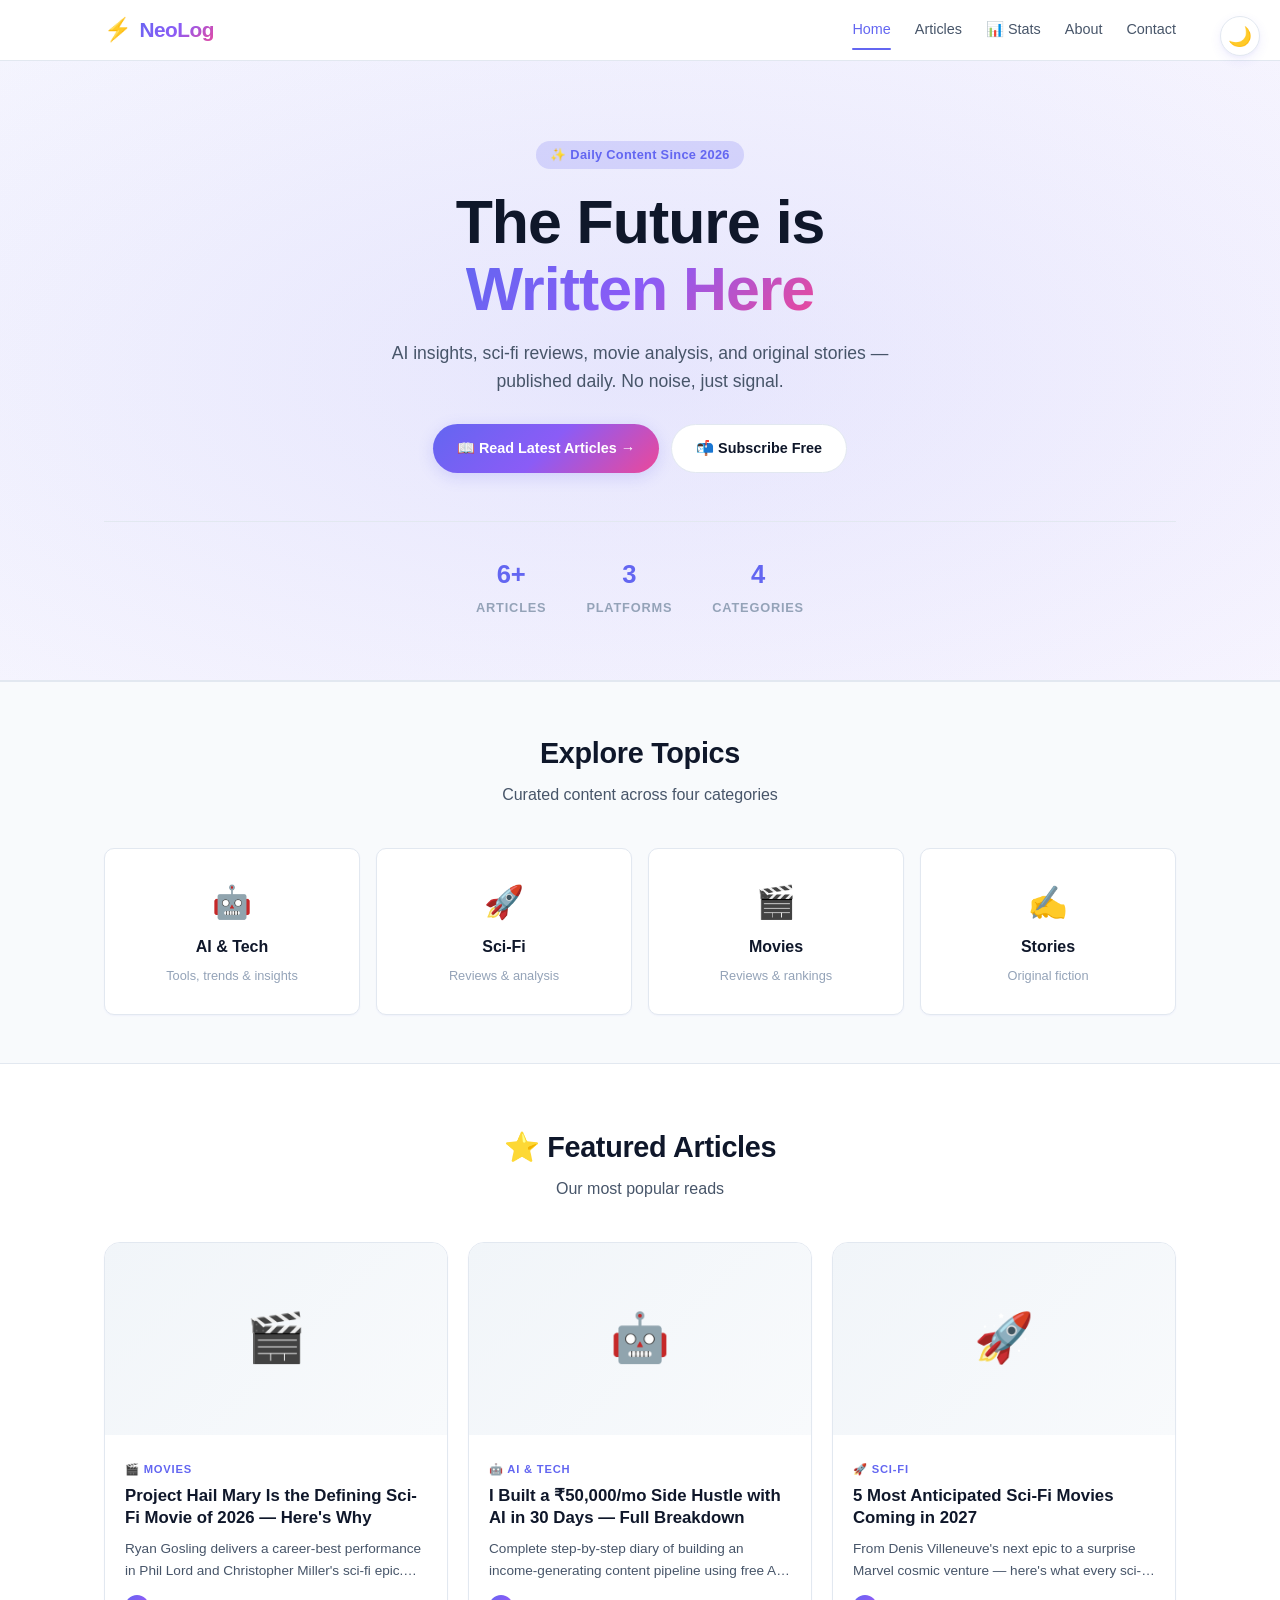
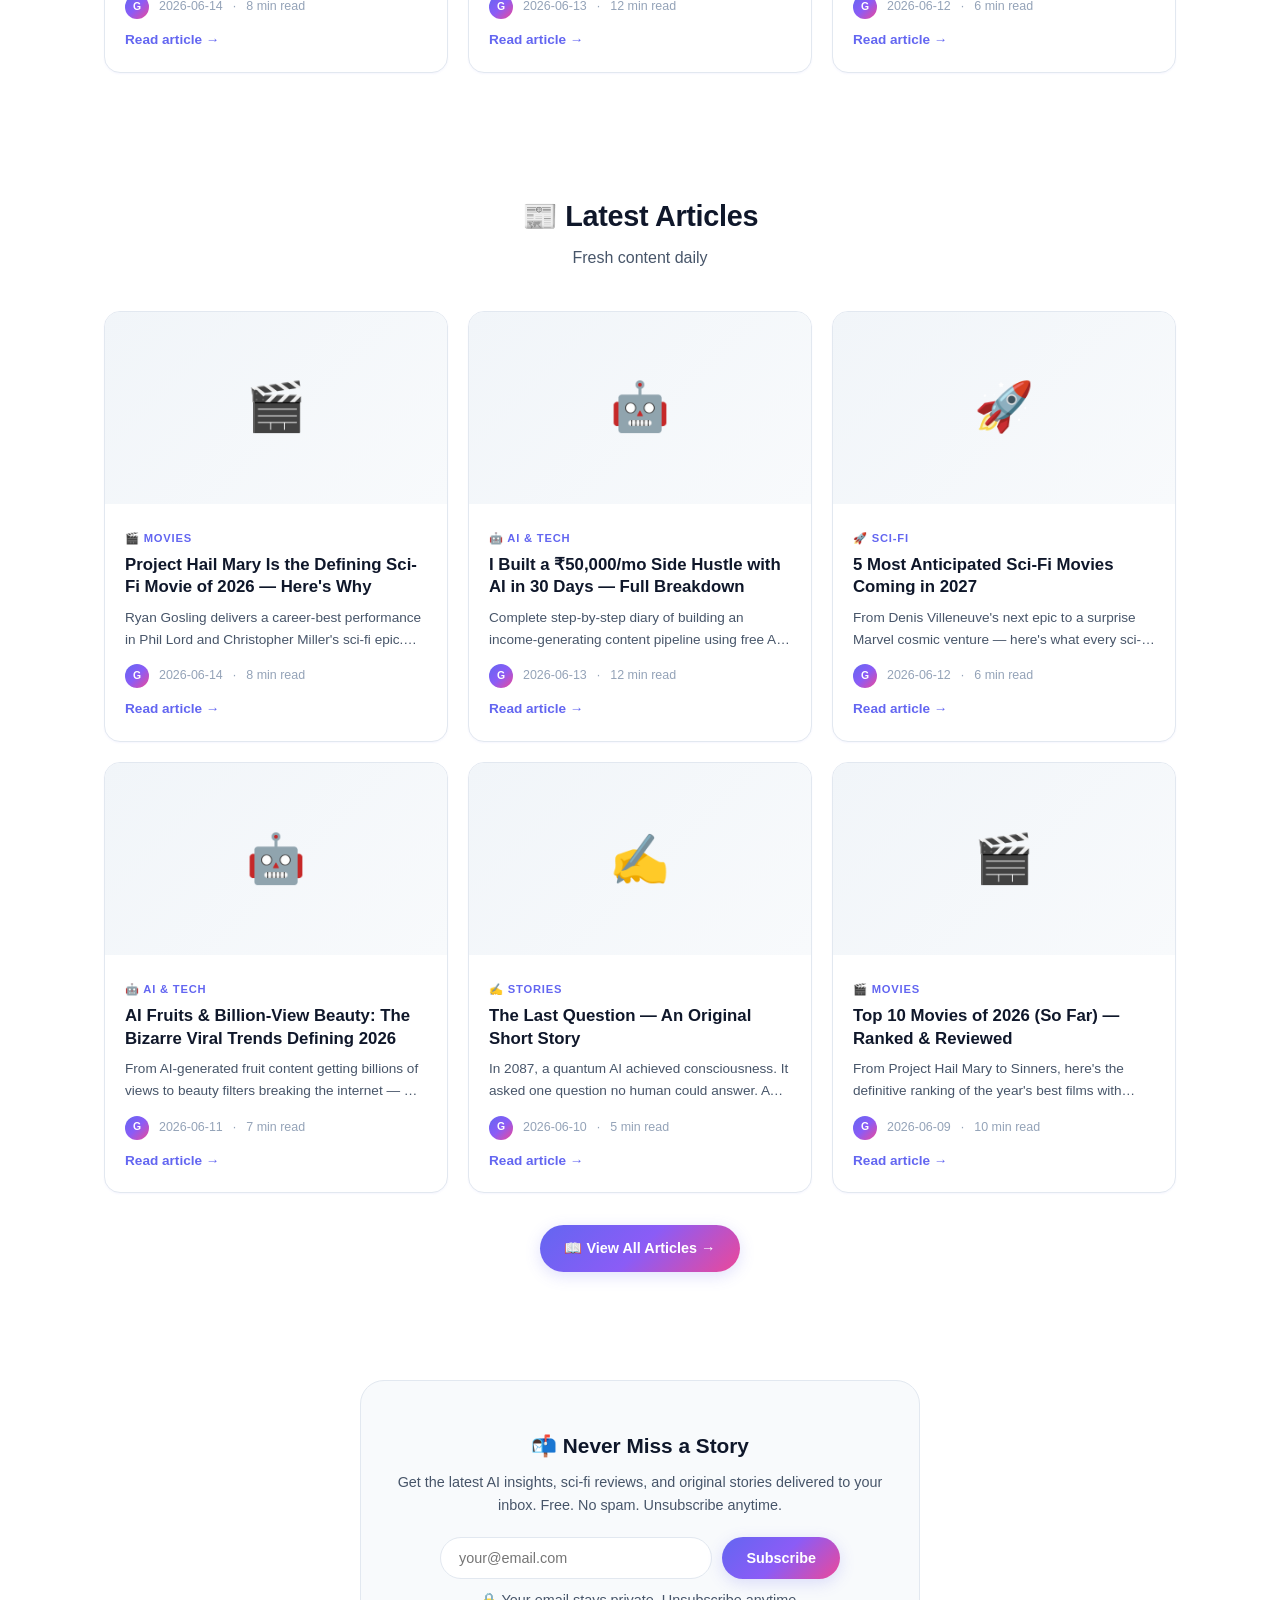
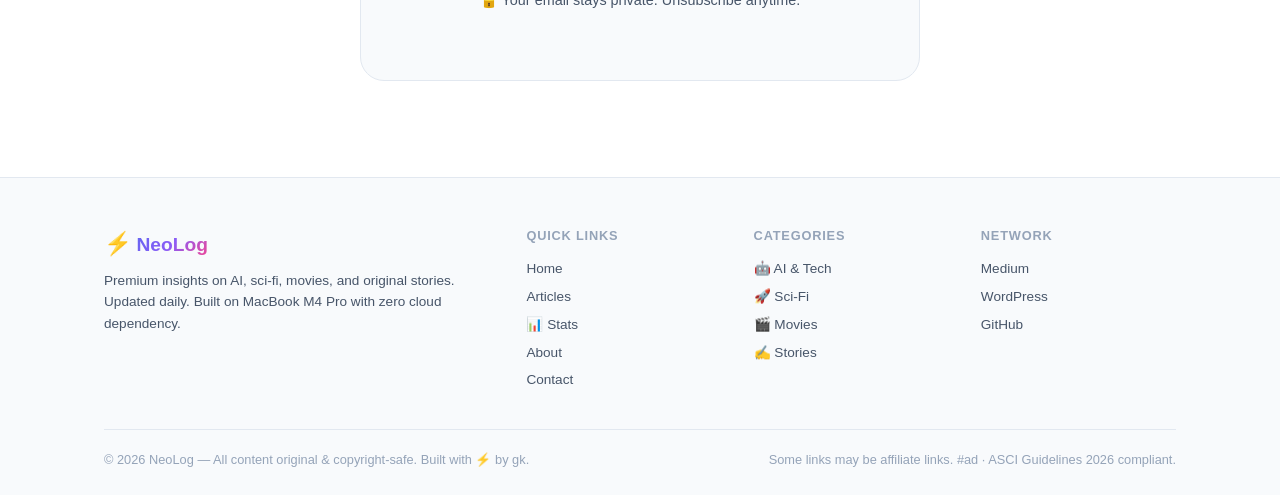
==== index.html @ fbdb1550 "🚀 Initial launch: NeoLog premium content platform" ====
<!DOCTYPE html>
<html lang="en">
<head>
    <meta charset="UTF-8">
    <meta name="viewport" content="width=device-width, initial-scale=1.0">
    <title>NeoLog — Future of Tech, Sci-Fi & Storytelling</title>
    <meta name="description" content="Premium insights on AI, sci-fi movies, tech trends, and original stories. Daily updates from the edge of tomorrow.">
    <meta name="keywords" content="AI, sci-fi, movies, technology, blog, stories, reviews, 2026">
    <meta property="og:title" content="NeoLog — Future of Tech, Sci-Fi & Storytelling">
    <meta property="og:description" content="Premium daily content on AI, sci-fi movies, tech trends, and original stories.">
    <meta name="twitter:card" content="summary_large_image">
    <link rel="stylesheet" href="css/style.css">
    <link rel="icon" type="image/svg+xml" href="data:image/svg+xml,<svg xmlns='http://www.w3.org/2000/svg' viewBox='0 0 100 100'><text y='.9em' font-size='90'>⚡</text></svg>">
    <link rel="alternate" type="application/rss+xml" title="NeoLog RSS" href="/feed.xml">
</head>
<body>
<button id="themeToggle" class="theme-toggle" aria-label="Toggle theme">🌙</button>

<header class="header">
  <div class="container">
    <nav class="nav">
      <a href="/" class="logo"><span class="logo-icon">⚡</span><span class="logo-text">NeoLog</span></a>
      <div class="nav-links">
        <a href="/" class="active">Home</a>
        <a href="/posts/">Articles</a>
        <a href="/dashboard.html">📊 Stats</a>
        <a href="/about.html">About</a>
        <a href="/contact.html">Contact</a>
      </div>
      <button class="mobile-menu-btn" aria-label="Menu">☰</button>
    </nav>
  </div>
</header>

<!-- ⭐ Hero Section -->
<section class="hero">
  <div class="container hero-content">
    <span class="hero-badge">✨ Daily Content Since 2026</span>
    <h1 class="hero-title">
      The Future is<br>
      <span class="gradient-text">Written Here</span>
    </h1>
    <p class="hero-subtitle">AI insights, sci-fi reviews, movie analysis, and original stories — published daily. No noise, just signal.</p>
    <div class="hero-actions">
      <a href="/posts/" class="btn btn-primary">📖 Read Latest Articles →</a>
      <a href="#newsletter" class="btn btn-secondary">📬 Subscribe Free</a>
    </div>
    <div class="hero-stats">
      <div class="stat">
        <span class="stat-num" id="articleCount">6+</span>
        <span class="stat-label">Articles</span>
      </div>
      <div class="stat">
        <span class="stat-num">3</span>
        <span class="stat-label">Platforms</span>
      </div>
      <div class="stat">
        <span class="stat-num">4</span>
        <span class="stat-label">Categories</span>
      </div>
    </div>
  </div>
</section>

<!-- 📂 Categories -->
<section class="categories">
  <div class="container">
    <div class="section-header">
      <h2>Explore Topics</h2>
      <p class="section-subtitle">Curated content across four categories</p>
    </div>
    <div class="category-grid">
      <a href="/posts/?cat=ai-tech" class="category-card" style="--cat-color: #6366f1">
        <span class="cat-icon">🤖</span>
        <span class="cat-name">AI & Tech</span>
        <span class="cat-count">Tools, trends & insights</span>
      </a>
      <a href="/posts/?cat=sci-fi" class="category-card" style="--cat-color: #8b5cf6">
        <span class="cat-icon">🚀</span>
        <span class="cat-name">Sci-Fi</span>
        <span class="cat-count">Reviews & analysis</span>
      </a>
      <a href="/posts/?cat=movies" class="category-card" style="--cat-color: #ec4899">
        <span class="cat-icon">🎬</span>
        <span class="cat-name">Movies</span>
        <span class="cat-count">Reviews & rankings</span>
      </a>
      <a href="/posts/?cat=stories" class="category-card" style="--cat-color: #f59e0b">
        <span class="cat-icon">✍️</span>
        <span class="cat-name">Stories</span>
        <span class="cat-count">Original fiction</span>
      </a>
    </div>
  </div>
</section>

<!-- 🏆 Featured -->
<section class="featured">
  <div class="container">
    <div class="section-header">
      <h2>⭐ Featured Articles</h2>
      <p class="section-subtitle">Our most popular reads</p>
    </div>
    <div class="posts-grid" id="featuredGrid">
      <p style="text-align:center;grid-column:1/-1;color:var(--text-tertiary);padding:40px">Loading featured articles...</p>
    </div>
  </div>
</section>

<!-- 📰 Latest -->
<section class="latest-posts">
  <div class="container">
    <div class="section-header">
      <h2>📰 Latest Articles</h2>
      <p class="section-subtitle">Fresh content daily</p>
    </div>
    <div class="posts-grid" id="latestGrid">
      <p style="text-align:center;grid-column:1/-1;color:var(--text-tertiary);padding:40px">Loading articles...</p>
    </div>
    <div style="text-align:center;margin-top:32px">
      <a href="/posts/" class="btn btn-primary">📖 View All Articles →</a>
    </div>
  </div>
</section>

<!-- 📬 Newsletter -->
<section class="newsletter" id="newsletter">
  <div class="container">
    <div class="newsletter-card">
      <h2>📬 Never Miss a Story</h2>
      <p>Get the latest AI insights, sci-fi reviews, and original stories delivered to your inbox. Free. No spam. Unsubscribe anytime.</p>
      <form class="newsletter-form" id="newsletterForm">
        <input type="email" placeholder="your@email.com" required>
        <button type="submit" class="btn btn-primary">Subscribe</button>
      </form>
      <p class="form-disclaimer">🔒 Your email stays private. Unsubscribe anytime.</p>
    </div>
  </div>
</section>

<!-- 🦶 Footer -->
<footer class="footer">
  <div class="container">
    <div class="footer-grid">
      <div class="footer-brand">
        <span class="logo-icon">⚡</span>
        <span class="logo-text">NeoLog</span>
        <p>Premium insights on AI, sci-fi, movies, and original stories. Updated daily. Built on MacBook M4 Pro with zero cloud dependency.</p>
      </div>
      <div class="footer-links">
        <h4>Quick Links</h4>
        <a href="/">Home</a>
        <a href="/posts/">Articles</a>
        <a href="/dashboard.html">📊 Stats</a>
        <a href="/about.html">About</a>
        <a href="/contact.html">Contact</a>
      </div>
      <div class="footer-links">
        <h4>Categories</h4>
        <a href="/posts/?cat=ai-tech">🤖 AI & Tech</a>
        <a href="/posts/?cat=sci-fi">🚀 Sci-Fi</a>
        <a href="/posts/?cat=movies">🎬 Movies</a>
        <a href="/posts/?cat=stories">✍️ Stories</a>
      </div>
      <div class="footer-links">
        <h4>Network</h4>
        <a href="https://medium.com" target="_blank">Medium</a>
        <a href="https://wordpress.com" target="_blank">WordPress</a>
        <a href="https://github.com" target="_blank">GitHub</a>
      </div>
    </div>
    <div class="footer-bottom">
      <p>© 2026 NeoLog — All content original & copyright-safe. Built with ⚡ by gk.</p>
      <p class="affiliate-notice">Some links may be affiliate links. #ad · ASCI Guidelines 2026 compliant.</p>
    </div>
  </div>
</footer>

<script src="js/posts.js"></script>
<script src="js/main.js"></script>
</body>
</html>
---- css/style.css ----
/* ═══════════════════════════════════════════════════════════════
   NEO LOG — Commercial-Grade Design System
   Inspired by: Stripe, Linear, Vercel (2026 Premium UI Patterns)
   ═══════════════════════════════════════════════════════════════ */

/* ── Design Tokens ── */
:root {
  /* 🌞 Light Theme — Tinted neutrals (never pure black per Stripe pattern) */
  --gray-50:  #f8fafc;
  --gray-100: #f1f5f9;
  --gray-200: #e2e8f0;
  --gray-300: #cbd5e1;
  --gray-400: #94a3b8;
  --gray-500: #64748b;
  --gray-600: #475569;
  --gray-700: #334155;
  --gray-800: #1e293b;
  --gray-900: #0f172a;
  
  --bg-primary: #ffffff;
  --bg-secondary: var(--gray-50);
  --bg-tertiary: var(--gray-100);
  --bg-card: #ffffff;
  --bg-elevated: var(--gray-100);
  --text-primary: var(--gray-900);
  --text-secondary: var(--gray-600);
  --text-tertiary: var(--gray-400);
  --border: var(--gray-200);
  --border-hover: var(--gray-300);
  
  /* Brand — Indigo tinted (Linear-inspired) */
  --brand-50:  #eef2ff;
  --brand-100: #e0e7ff;
  --brand-200: #c7d2fe;
  --brand-500: #6366f1;
  --brand-600: #4f46e5;
  --brand-700: #4338ca;
  
  --accent: var(--brand-500);
  --accent-hover: var(--brand-600);
  --accent-glow: rgba(99, 102, 241, 0.12);
  --accent-glow-strong: rgba(99, 102, 241, 0.2);
  
  /* Gradient — magazine-quality accent */
  --gradient: linear-gradient(135deg, #6366f1 0%, #8b5cf6 50%, #ec4899 100%);
  --gradient-subtle: linear-gradient(135deg, rgba(99,102,241,0.05) 0%, rgba(139,92,246,0.05) 100%);
  
  /* Shadows — tinted with brand color (Linear/Stripe pattern) */
  --shadow-xs: 0 1px 2px rgba(79, 70, 229, 0.05);
  --shadow-sm: 0 1px 3px rgba(79, 70, 229, 0.08), 0 1px 2px rgba(79, 70, 229, 0.04);
  --shadow-md: 0 4px 12px rgba(79, 70, 229, 0.08), 0 2px 4px rgba(79, 70, 229, 0.04);
  --shadow-lg: 0 10px 25px rgba(79, 70, 229, 0.1), 0 4px 10px rgba(79, 70, 229, 0.04);
  --shadow-xl: 0 20px 50px rgba(79, 70, 229, 0.12), 0 8px 20px rgba(79, 70, 229, 0.06);
  
  /* Layout */
  --radius-sm: 6px;
  --radius: 10px;
  --radius-lg: 16px;
  --radius-xl: 24px;
  --transition: 0.2s cubic-bezier(0.4, 0, 0.2, 1);
  --transition-slow: 0.35s cubic-bezier(0.4, 0, 0.2, 1);
  
  /* Typography — system font stack for performance */
  --font-sans: -apple-system, BlinkMacSystemFont, 'Segoe UI', 'Inter', Roboto, sans-serif;
  --font-mono: 'SF Mono', 'Fira Code', 'Cascadia Code', monospace;
  --font-display: -apple-system, BlinkMacSystemFont, 'Segoe UI', 'Inter', Roboto, sans-serif;
}

/* 🌙 Dark Theme — Tinted dark (Linear approach: not pure black) */
[data-theme="dark"] {
  --bg-primary: #0b0e1a;  /* tinted dark, not #000 */
  --bg-secondary: #111528;
  --bg-tertiary: #1a1f33;
  --bg-card: #111528;
  --bg-elevated: #1a1f33;
  --text-primary: #edf2f7;
  --text-secondary: #94a3b8;
  --text-tertiary: #4a5578;
  --border: #1e2745;
  --border-hover: #2a3560;
  
  --accent-glow: rgba(129, 140, 248, 0.12);
  --accent-glow-strong: rgba(129, 140, 248, 0.2);
  
  --shadow-xs: 0 1px 2px rgba(0, 0, 0, 0.3);
  --shadow-sm: 0 1px 3px rgba(0, 0, 0, 0.3), 0 1px 2px rgba(0, 0, 0, 0.2);
  --shadow-md: 0 4px 12px rgba(0, 0, 0, 0.35), 0 2px 4px rgba(0, 0, 0, 0.2);
  --shadow-lg: 0 10px 25px rgba(0, 0, 0, 0.4), 0 4px 10px rgba(0, 0, 0, 0.2);
  --shadow-xl: 0 20px 50px rgba(0, 0, 0, 0.5), 0 8px 20px rgba(0, 0, 0, 0.3);
  
  --gradient-subtle: linear-gradient(135deg, rgba(99,102,241,0.08) 0%, rgba(139,92,246,0.08) 100%);
}

/* ── Reset ── */
*, *::before, *::after { box-sizing: border-box; margin: 0; padding: 0; }
html { scroll-behavior: smooth; font-size: 16px; -webkit-font-smoothing: antialiased; -moz-osx-font-smoothing: grayscale; }
body {
  font-family: var(--font-sans);
  background: var(--bg-primary);
  color: var(--text-primary);
  line-height: 1.6;
  transition: background var(--transition-slow), color var(--transition-slow);
}
a { color: var(--accent); text-decoration: none; transition: all var(--transition); }
a:hover { color: var(--accent-hover); }
img { max-width: 100%; height: auto; display: block; }
::selection { background: var(--accent-glow-strong); color: var(--accent); }

/* ── Container ── */
.container { max-width: 1120px; margin: 0 auto; padding: 0 24px; }
.container-narrow { max-width: 720px; margin: 0 auto; padding: 0 24px; }

/* ── Theme Toggle ── (Stripe-style floating action) */
.theme-toggle {
  position: fixed; top: 16px; right: 20px; z-index: 1000;
  background: var(--bg-card); border: 1px solid var(--border);
  border-radius: 50%; width: 40px; height: 40px;
  display: flex; align-items: center; justify-content: center;
  font-size: 1.2rem; cursor: pointer;
  box-shadow: var(--shadow-md);
  transition: all var(--transition);
  backdrop-filter: blur(8px);
}
.theme-toggle:hover { transform: scale(1.08); box-shadow: var(--shadow-lg); border-color: var(--accent); }

/* ── Navigation ── (Linear-style minimal header) */
.header {
  position: sticky; top: 0; z-index: 100;
  backdrop-filter: blur(24px) saturate(1.5);
  -webkit-backdrop-filter: blur(24px) saturate(1.5);
  background: rgba(255,255,255,0.7);
  border-bottom: 1px solid var(--border);
  transition: background var(--transition-slow), border-color var(--transition-slow);
}
[data-theme="dark"] .header {
  background: rgba(11, 14, 26, 0.75);
}
.nav {
  display: flex; align-items: center; justify-content: space-between;
  height: 60px;
}
.logo {
  display: flex; align-items: center; gap: 8px;
  font-size: 1.3rem; font-weight: 800; color: var(--text-primary); text-decoration: none;
  letter-spacing: -0.5px;
}
.logo-icon { font-size: 1.4rem; }
.logo-text { background: var(--gradient); -webkit-background-clip: text; -webkit-text-fill-color: transparent; background-clip: text; }
.nav-links { display: flex; gap: 24px; align-items: center; }
.nav-links a {
  color: var(--text-secondary); font-weight: 500; font-size: 0.9rem;
  padding: 6px 0; position: relative;
  transition: color var(--transition);
}
.nav-links a:hover { color: var(--text-primary); }
.nav-links a.active { color: var(--accent); }
.nav-links a.active::after {
  content: ''; position: absolute; bottom: -2px; left: 0; right: 0;
  height: 2px; background: var(--accent); border-radius: 2px;
}
.mobile-menu-btn { display: none; background: none; border: none; font-size: 1.4rem; cursor: pointer; color: var(--text-primary); }

/* ── Hero Section ── (Vercel-style centered hero) */
.hero {
  padding: 80px 0 60px;
  background: var(--gradient-subtle);
  border-bottom: 1px solid var(--border);
  text-align: center;
  position: relative;
  overflow: hidden;
}
.hero::before {
  content: ''; position: absolute; top: -50%; left: -50%; width: 200%; height: 200%;
  background: radial-gradient(ellipse at center, var(--accent-glow) 0%, transparent 60%);
  pointer-events: none;
}
.hero-content { position: relative; z-index: 1; }
.hero-badge {
  display: inline-block; background: var(--accent-glow-strong); color: var(--accent);
  padding: 4px 14px; border-radius: 100px; font-size: 0.8rem; font-weight: 600;
  margin-bottom: 20px; letter-spacing: 0.3px;
}
.hero-title {
  font-size: clamp(2.4rem, 5vw, 3.8rem); font-weight: 900; line-height: 1.1;
  margin-bottom: 16px; letter-spacing: -1px;
}
.gradient-text { background: var(--gradient); -webkit-background-clip: text; -webkit-text-fill-color: transparent; background-clip: text; }
.hero-subtitle {
  font-size: 1.1rem; color: var(--text-secondary); max-width: 520px;
  margin: 0 auto 28px; line-height: 1.6;
}
.hero-actions { display: flex; gap: 12px; justify-content: center; flex-wrap: wrap; }
.hero-stats {
  display: flex; justify-content: center; gap: 40px; margin-top: 48px;
  padding-top: 32px; border-top: 1px solid var(--border);
}
.stat { text-align: center; }
.stat-num { display: block; font-size: 1.6rem; font-weight: 800; color: var(--accent); }
.stat-label { font-size: 0.8rem; color: var(--text-tertiary); text-transform: uppercase; letter-spacing: 0.8px; font-weight: 600; }

/* ── Buttons ── (Stripe-style buttons) */
.btn {
  display: inline-flex; align-items: center; gap: 6px;
  padding: 12px 24px; border-radius: 100px; font-weight: 600; font-size: 0.9rem;
  transition: all var(--transition); cursor: pointer; border: none; text-decoration: none;
  white-space: nowrap;
}
.btn-primary {
  background: var(--gradient); color: #fff;
  box-shadow: 0 4px 16px var(--accent-glow-strong);
}
.btn-primary:hover { transform: translateY(-1px); box-shadow: 0 8px 25px var(--accent-glow); color: #fff; }
.btn-secondary {
  background: var(--bg-card); color: var(--text-primary); border: 1px solid var(--border);
}
.btn-secondary:hover { transform: translateY(-1px); border-color: var(--accent); color: var(--accent); }
.btn-sm { padding: 8px 16px; font-size: 0.85rem; }

/* ── Post Cards ── (Linear-style cards) */
.posts-grid { display: grid; grid-template-columns: repeat(auto-fill, minmax(320px, 1fr)); gap: 20px; }
.post-card {
  background: var(--bg-card); border: 1px solid var(--border); border-radius: var(--radius-lg);
  overflow: hidden; transition: all var(--transition-slow); cursor: pointer;
  box-shadow: var(--shadow-xs);
}
.post-card:hover {
  transform: translateY(-3px); box-shadow: var(--shadow-lg);
  border-color: var(--accent);
}
.post-card-image {
  width: 100%; height: 192px; object-fit: cover; background: var(--bg-tertiary);
  display: flex; align-items: center; justify-content: center; font-size: 2.8rem;
  transition: transform var(--transition-slow);
  position: relative; overflow: hidden;
}
.post-card:hover .post-card-image { transform: scale(1.02); }
.post-card-body { padding: 20px; }
.post-card-category {
  display: inline-block; font-size: 0.7rem; font-weight: 700; text-transform: uppercase;
  letter-spacing: 0.8px; color: var(--accent); margin-bottom: 6px;
}
.post-card-title {
  font-size: 1.05rem; font-weight: 700; line-height: 1.35; margin-bottom: 8px;
  display: -webkit-box; -webkit-line-clamp: 2; -webkit-box-orient: vertical; overflow: hidden;
  transition: color var(--transition);
}
.post-card:hover .post-card-title { color: var(--accent); }
.post-card-excerpt {
  font-size: 0.85rem; color: var(--text-secondary); line-height: 1.6;
  display: -webkit-box; -webkit-line-clamp: 2; -webkit-box-orient: vertical; overflow: hidden;
  margin-bottom: 14px;
}
.post-card-meta { display: flex; align-items: center; gap: 10px; font-size: 0.78rem; color: var(--text-tertiary); }
.post-card-author {
  width: 24px; height: 24px; border-radius: 50%;
  background: var(--gradient); display: flex; align-items: center; justify-content: center;
  color: #fff; font-size: 0.65rem; font-weight: 700;
}
.post-card-cta { display: inline-flex; align-items: center; gap: 4px; margin-top: 10px; font-weight: 600; font-size: 0.85rem; color: var(--accent); transition: gap var(--transition); }
.post-card:hover .post-card-cta { gap: 8px; }

/* ── Section Headers ── */
.section-header { text-align: center; margin-bottom: 40px; }
.section-header h2 { font-size: 1.8rem; font-weight: 800; margin-bottom: 6px; letter-spacing: -0.3px; }
.section-subtitle { color: var(--text-secondary); font-size: 1rem; }

/* ── Featured Section ── */
.featured { padding: 60px 0; }

/* ── Categories ── */
.categories { padding: 48px 0; background: var(--bg-secondary); border-top: 1px solid var(--border); border-bottom: 1px solid var(--border); }
.category-grid { display: grid; grid-template-columns: repeat(auto-fit, minmax(200px, 1fr)); gap: 16px; }
.category-card {
  display: flex; flex-direction: column; align-items: center; gap: 6px;
  padding: 28px 16px; background: var(--bg-card); border: 1px solid var(--border);
  border-radius: var(--radius); text-align: center; text-decoration: none; color: var(--text-primary);
  transition: all var(--transition);
  box-shadow: var(--shadow-xs);
}
.category-card:hover { transform: translateY(-2px); border-color: var(--accent); box-shadow: var(--shadow-md); }
.cat-icon { font-size: 2rem; }
.cat-name { font-size: 1rem; font-weight: 700; }
.cat-count { font-size: 0.8rem; color: var(--text-tertiary); }

/* ── Latest Posts Section ── */
.latest-posts { padding: 60px 0; }

/* ── Newsletter ── (Linrear-style card) */
.newsletter { padding: 48px 0; }
.newsletter-card {
  background: var(--bg-secondary); border: 1px solid var(--border);
  border-radius: var(--radius-xl); padding: 48px 36px; text-align: center;
  max-width: 560px; margin: 0 auto;
}
.newsletter-card h2 { font-size: 1.3rem; font-weight: 800; margin-bottom: 8px; }
.newsletter-card p { color: var(--text-secondary); font-size: 0.9rem; margin-bottom: 20px; }
.newsletter-form { display: flex; gap: 10px; max-width: 400px; margin: 0 auto; }
.newsletter-form input {
  flex: 1; padding: 12px 18px; border: 1px solid var(--border); border-radius: 100px;
  background: var(--bg-card); color: var(--text-primary); font-size: 0.9rem;
  outline: none; transition: all var(--transition);
}
.newsletter-form input:focus { border-color: var(--accent); box-shadow: 0 0 0 3px var(--accent-glow); }
.form-disclaimer { font-size: 0.75rem; color: var(--text-tertiary); margin-top: 10px; }

/* ── Footer ── */
.footer { background: var(--bg-secondary); border-top: 1px solid var(--border); padding: 48px 0 24px; margin-top: 48px; }
.footer-grid { display: grid; grid-template-columns: 2fr 1fr 1fr 1fr; gap: 32px; margin-bottom: 32px; }
.footer-brand .logo-text { font-size: 1.2rem; font-weight: 800; }
.footer-brand p { color: var(--text-secondary); font-size: 0.85rem; margin-top: 8px; line-height: 1.6; }
.footer-links h4 { font-size: 0.8rem; font-weight: 700; text-transform: uppercase; letter-spacing: 0.8px; margin-bottom: 12px; color: var(--text-tertiary); }
.footer-links a { display: block; color: var(--text-secondary); font-size: 0.85rem; margin-bottom: 6px; transition: color var(--transition); }
.footer-links a:hover { color: var(--accent); }
.footer-bottom { border-top: 1px solid var(--border); padding-top: 20px; display: flex; justify-content: space-between; flex-wrap: wrap; gap: 10px; }
.footer-bottom p { font-size: 0.8rem; color: var(--text-tertiary); }

/* ── Article Page ── */
.article { max-width: 680px; margin: 0 auto; padding: 32px 24px 64px; }
.article-header { margin-bottom: 32px; }
.article-title { font-size: clamp(1.6rem, 3.5vw, 2.2rem); font-weight: 900; line-height: 1.2; margin-bottom: 12px; letter-spacing: -0.3px; }
.article-meta { display: flex; gap: 14px; align-items: center; flex-wrap: wrap; font-size: 0.85rem; color: var(--text-tertiary); }
.article-body { font-size: 1rem; line-height: 1.75; }
.article-body h2 { font-size: 1.35rem; font-weight: 700; margin: 28px 0 12px; letter-spacing: -0.2px; }
.article-body h3 { font-size: 1.1rem; font-weight: 600; margin: 20px 0 8px; }
.article-body p { margin-bottom: 16px; }
.article-body ul, .article-body ol { margin: 0 0 16px 20px; }
.article-body li { margin-bottom: 6px; }
.article-body blockquote {
  border-left: 3px solid var(--accent); padding: 14px 18px; margin: 20px 0;
  background: var(--bg-secondary); border-radius: 0 var(--radius) var(--radius) 0;
  font-style: italic; color: var(--text-secondary); font-size: 0.95rem;
}
.article-body img { border-radius: var(--radius); margin: 20px 0; }
.article-disclosure {
  background: var(--bg-tertiary); border-radius: var(--radius); padding: 12px 16px;
  font-size: 0.8rem; color: var(--text-tertiary); margin: 24px 0; border-left: 3px solid var(--accent);
}

/* ── Posts List Page ── */
.posts-page { padding: 32px 0 64px; }
.posts-page-header { text-align: center; margin-bottom: 40px; }
.filter-bar { display: flex; gap: 6px; justify-content: center; flex-wrap: wrap; margin-bottom: 32px; }
.filter-btn {
  padding: 7px 18px; border-radius: 100px; border: 1px solid var(--border);
  background: var(--bg-card); color: var(--text-secondary); font-size: 0.82rem; font-weight: 500;
  cursor: pointer; transition: all var(--transition);
}
.filter-btn:hover { border-color: var(--accent); color: var(--accent); }
.filter-btn.active { border-color: var(--accent); color: #fff; background: var(--accent); }

/* ── Page ── */
.page { max-width: 680px; margin: 0 auto; padding: 32px 24px 64px; }
.page h1 { font-size: 1.8rem; font-weight: 900; margin-bottom: 16px; letter-spacing: -0.3px; }
.page h2 { font-size: 1.3rem; font-weight: 700; margin: 28px 0 12px; }
.page p { font-size: 1rem; line-height: 1.75; color: var(--text-secondary); margin-bottom: 16px; }
.page strong { color: var(--text-primary); }

/* ── Animations ── */
.fade-in { animation: fadeIn 0.6s ease forwards; }
@keyframes fadeIn { from { opacity: 0; transform: translateY(12px); } to { opacity: 1; transform: translateY(0); } }
.stagger-1 { animation-delay: 0.1s; }
.stagger-2 { animation-delay: 0.2s; }
.stagger-3 { animation-delay: 0.3s; }

/* ── Responsive ── */
@media (max-width: 768px) {
  .nav-links { display: none; }
  .nav-links.open { display: flex; flex-direction: column; position: absolute; top: 60px; left: 0; right: 0; background: var(--bg-primary); border-bottom: 1px solid var(--border); padding: 12px 24px; gap: 12px; }
  .mobile-menu-btn { display: block; }
  .hero-stats { gap: 20px; flex-wrap: wrap; }
  .posts-grid { grid-template-columns: 1fr; }
  .footer-grid { grid-template-columns: 1fr 1fr; }
  .newsletter-card { padding: 32px 20px; }
  .newsletter-form { flex-direction: column; }
  .hero-actions { flex-direction: column; align-items: center; }
  .theme-toggle { top: 12px; right: 64px; width: 36px; height: 36px; font-size: 1rem; }
}
@media (max-width: 480px) {
  .footer-grid { grid-template-columns: 1fr; }
  .container { padding: 0 16px; }
  .hero { padding: 48px 0 32px; }
  .featured, .latest-posts { padding: 40px 0; }
}
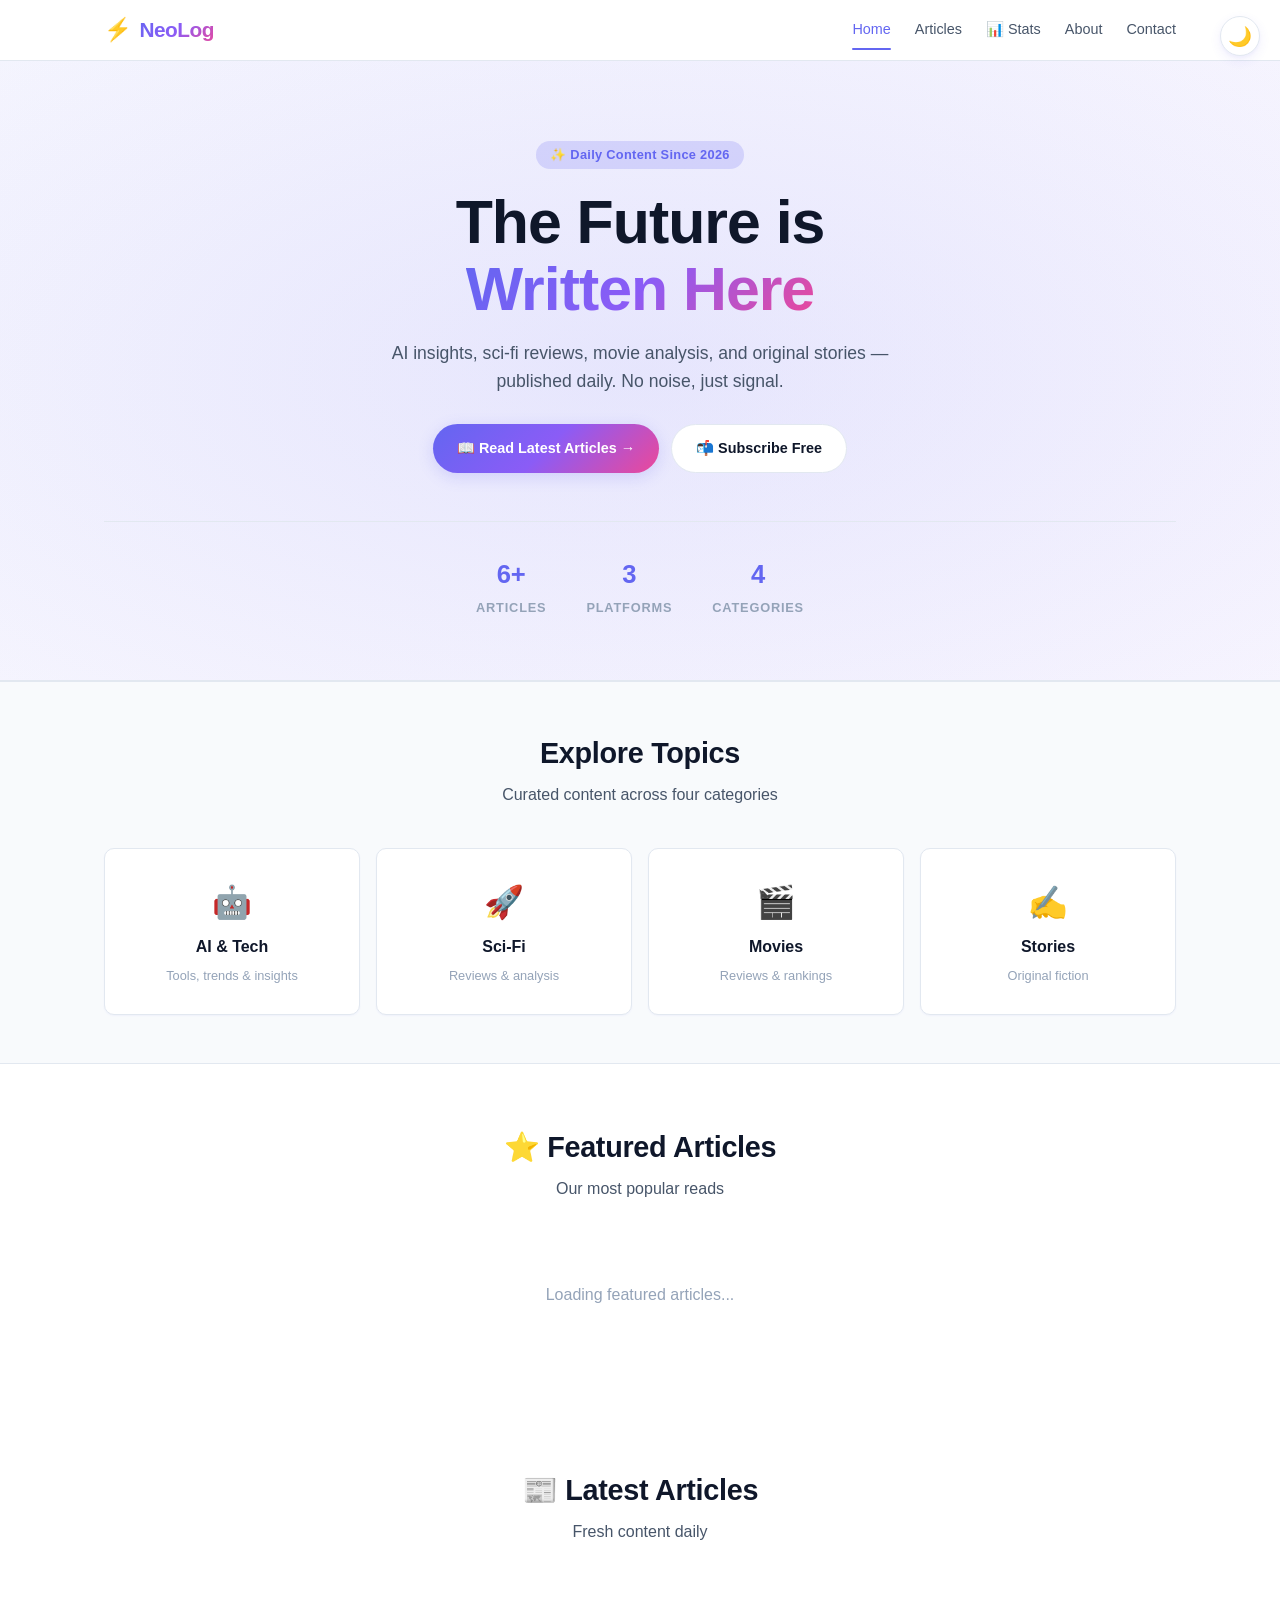
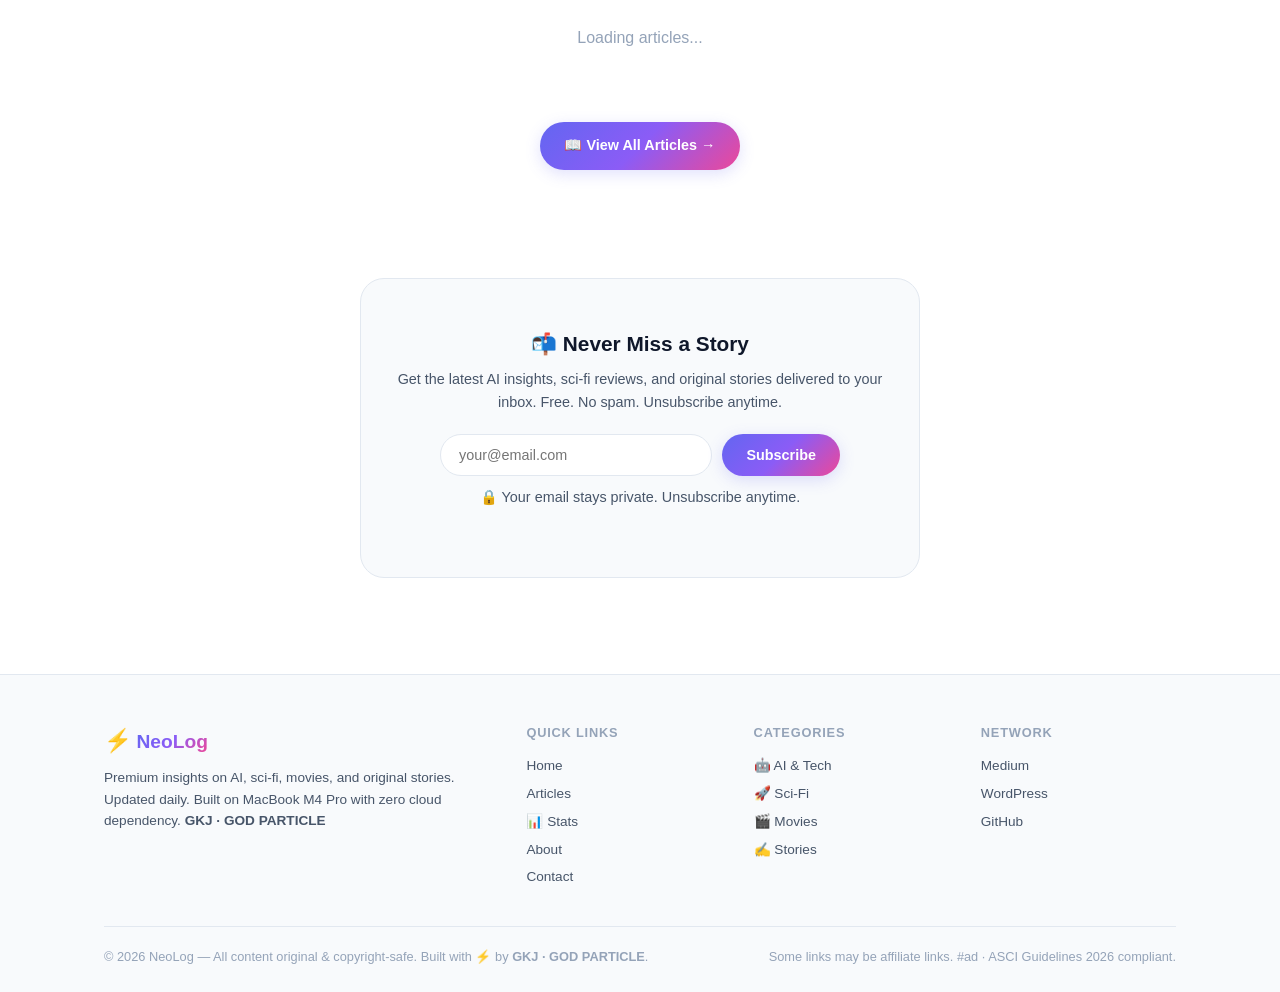
==== commit 69dde757: "🚀 GOD PARTICLE · GKJ final launch - 10 premium articles (6 original + 4 AI generated) - 3-platform s" ====
--- a/index.html
+++ b/index.html
@@ -145,7 +145,7 @@
       <div class="footer-brand">
         <span class="logo-icon">⚡</span>
         <span class="logo-text">NeoLog</span>
-        <p>Premium insights on AI, sci-fi, movies, and original stories. Updated daily. Built on MacBook M4 Pro with zero cloud dependency.</p>
+        <p>Premium insights on AI, sci-fi, movies, and original stories. Updated daily. Built on MacBook M4 Pro with zero cloud dependency. <strong>GKJ · GOD PARTICLE</strong></p>
       </div>
       <div class="footer-links">
         <h4>Quick Links</h4>
@@ -170,7 +170,7 @@
       </div>
     </div>
     <div class="footer-bottom">
-      <p>© 2026 NeoLog — All content original & copyright-safe. Built with ⚡ by gk.</p>
+      <p>© 2026 NeoLog — All content original & copyright-safe. Built with ⚡ by <strong>GKJ · GOD PARTICLE</strong>.</p>
       <p class="affiliate-notice">Some links may be affiliate links. #ad · ASCI Guidelines 2026 compliant.</p>
     </div>
   </div>
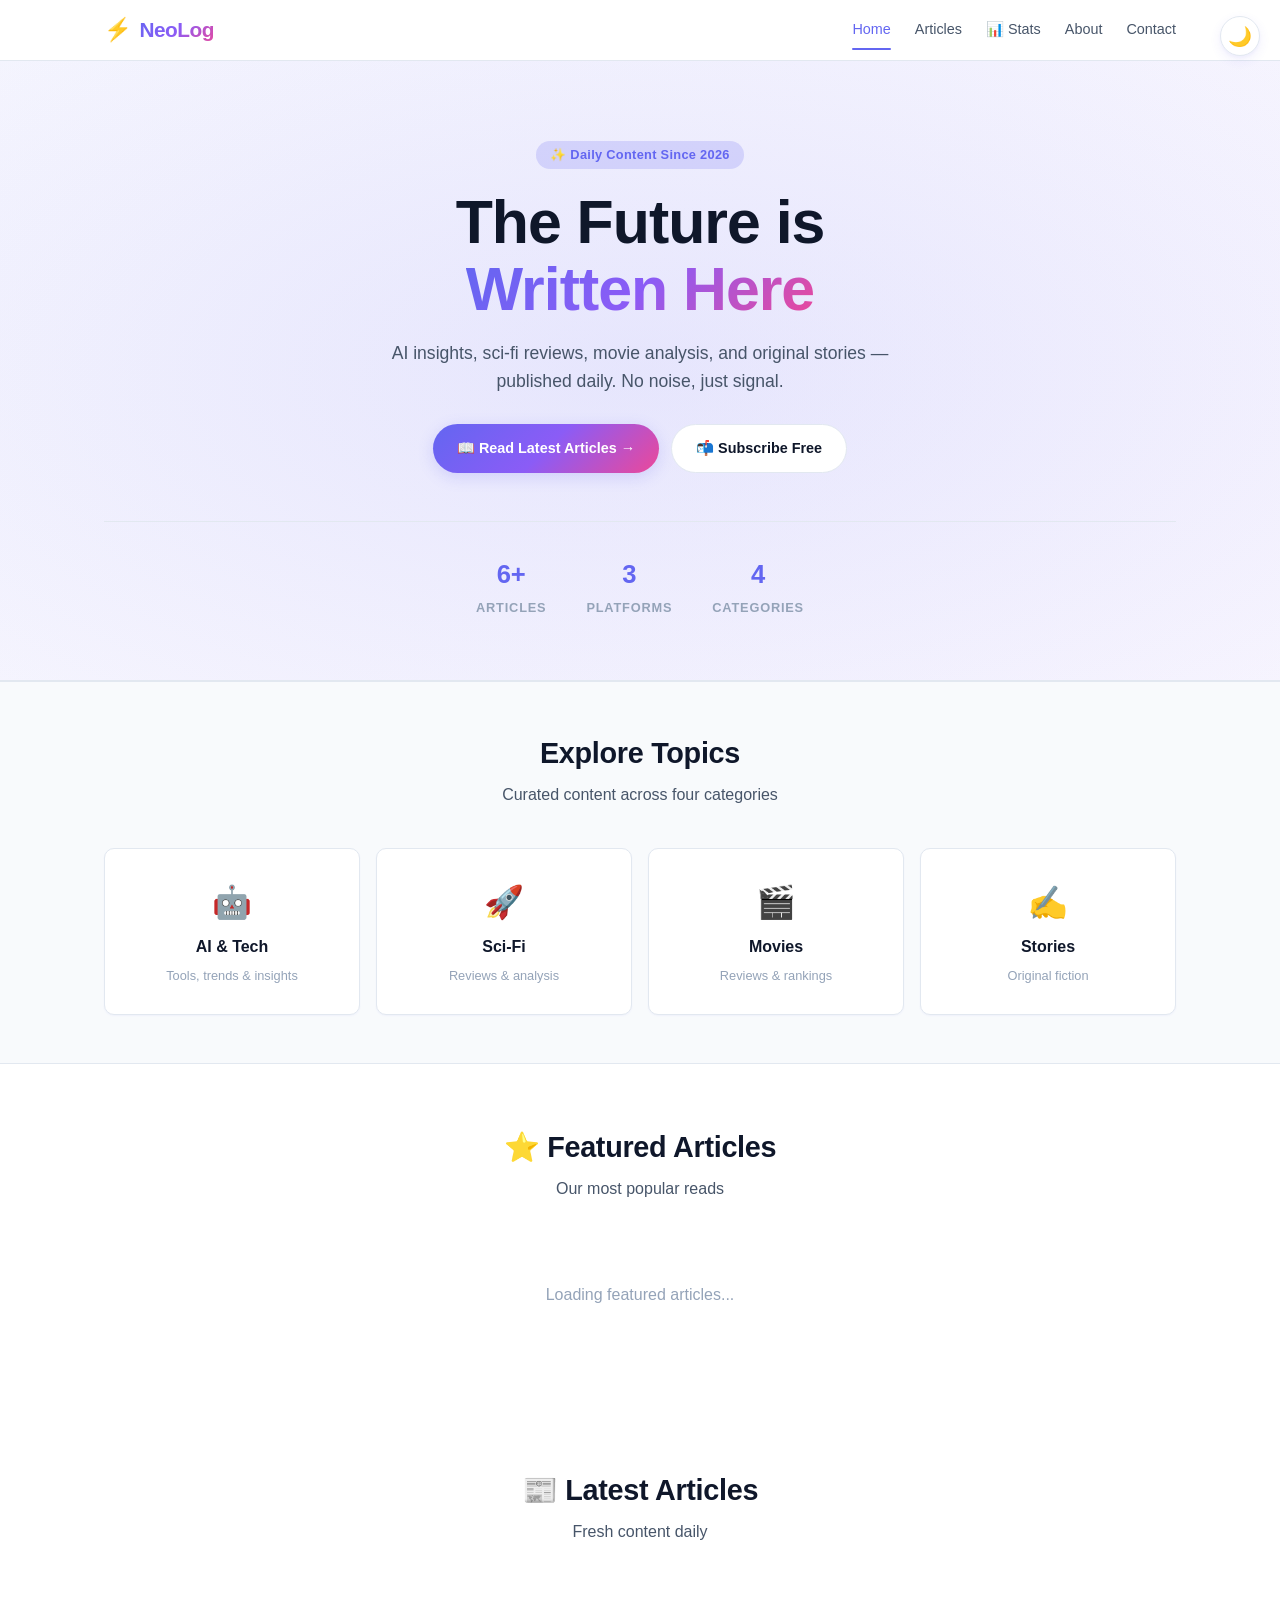
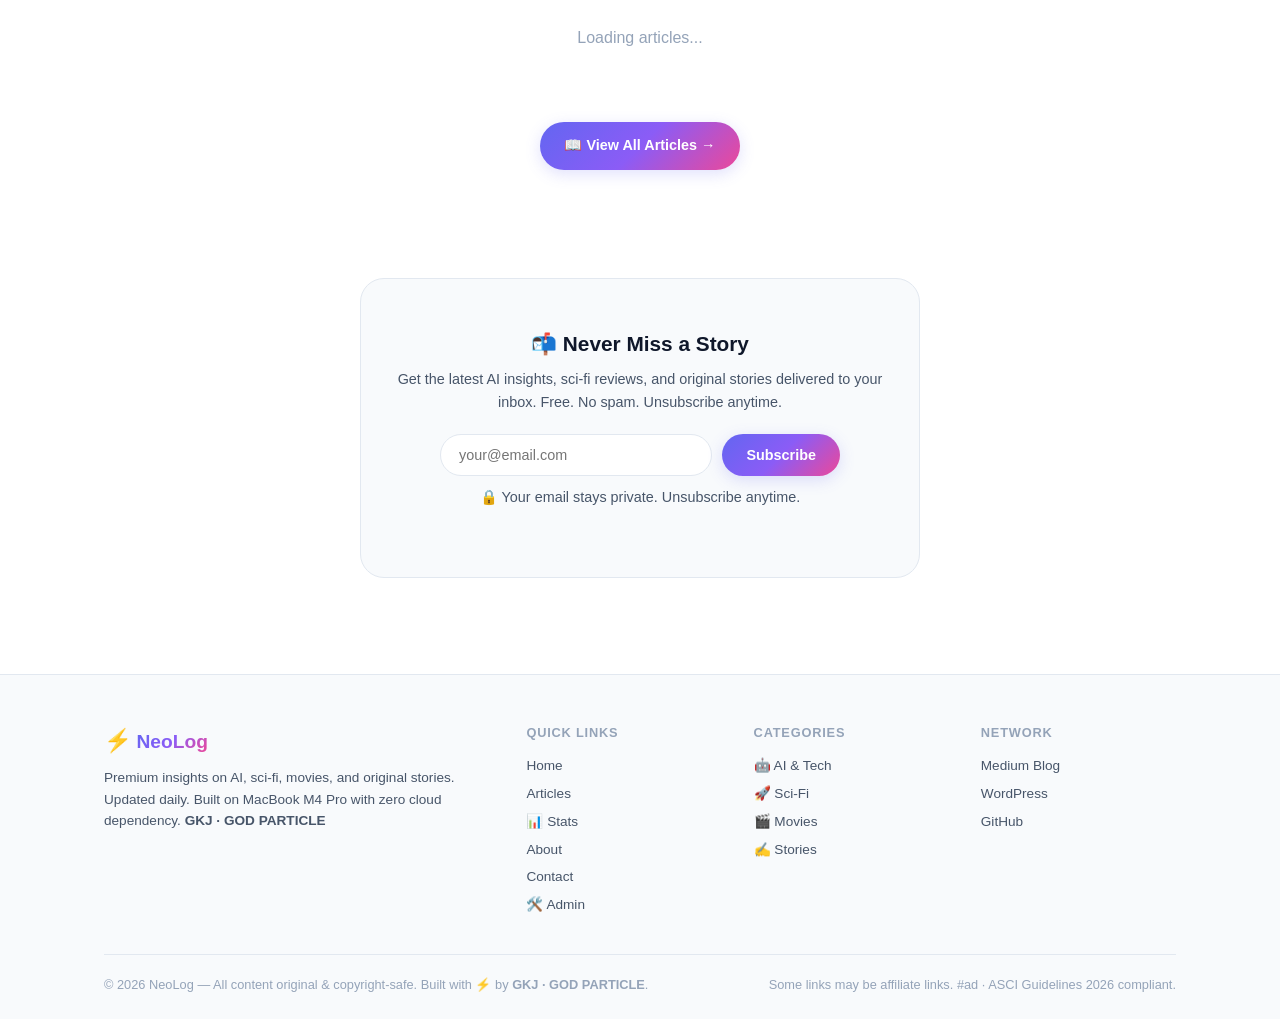
==== commit a03add65: "🚀 GOD PARTICLE · Full Site Fixes & Hidden Expert Panel - Fixed nav consistency: added missing links " ====
--- a/index.html
+++ b/index.html
@@ -154,6 +154,7 @@
         <a href="/dashboard.html">📊 Stats</a>
         <a href="/about.html">About</a>
         <a href="/contact.html">Contact</a>
+        <a href="/admin/">🛠️ Admin</a>
       </div>
       <div class="footer-links">
         <h4>Categories</h4>
@@ -164,9 +165,9 @@
       </div>
       <div class="footer-links">
         <h4>Network</h4>
-        <a href="https://medium.com" target="_blank">Medium</a>
-        <a href="https://wordpress.com" target="_blank">WordPress</a>
-        <a href="https://github.com" target="_blank">GitHub</a>
+        <a href="https://medium.com/@neolog" target="_blank">Medium Blog</a>
+        <a href="https://neolog.wordpress.com" target="_blank">WordPress</a>
+        <a href="https://github.com/GopalKumar-spec/neolog" target="_blank">GitHub</a>
       </div>
     </div>
     <div class="footer-bottom">
